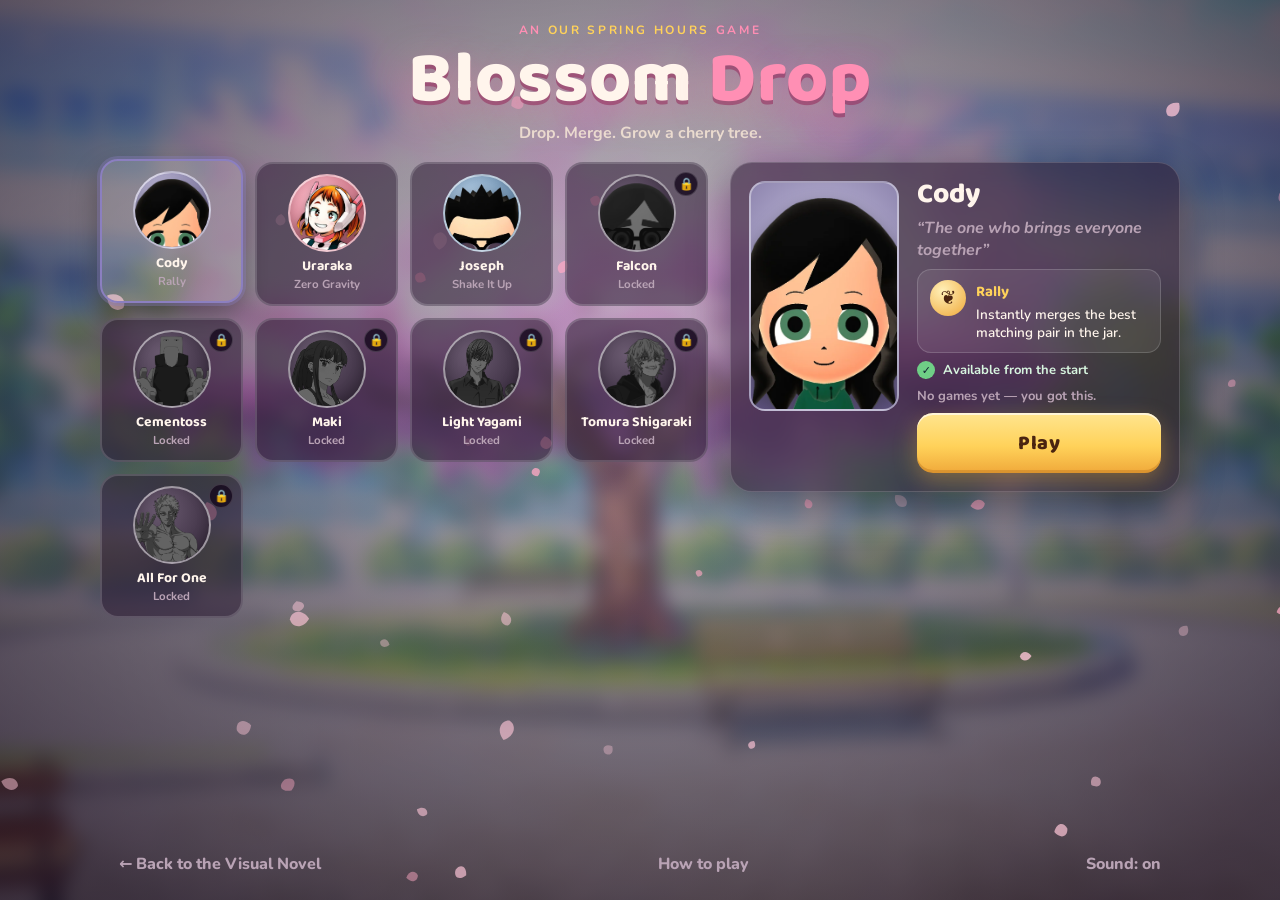
==== blossom/index.html @ a8af78d2 "Add Blossom Drop minigame, title-screen entry, README docs (v1.2.0) Co-Authored-By: Claude Sonnet 5." ====
<!doctype html>
<html lang="en">
<head>
<meta charset="utf-8">
<meta name="viewport" content="width=device-width, initial-scale=1, viewport-fit=cover, user-scalable=no">
<title>Blossom Drop — Our Spring Hours</title>
<meta name="description" content="A physics merge puzzle starring the cast of Our Spring Hours. Drop, merge, grow a cherry tree.">
<link rel="preconnect" href="https://fonts.googleapis.com">
<link rel="preconnect" href="https://fonts.gstatic.com" crossorigin>
<link href="https://fonts.googleapis.com/css2?family=Baloo+2:wght@500;600;700;800&family=Nunito:wght@500;600;700;800&display=swap" rel="stylesheet">
<link rel="stylesheet" href="style.css">
</head>
<body>
<div id="backdrop"><div id="bdA"></div><div id="bdB"></div></div>
<canvas id="petals" aria-hidden="true"></canvas>

<main id="app" data-screen="menu">

  <!-- ============================ MENU ============================ -->
  <section id="menu" class="screen">
    <header class="logo">
      <p class="eyebrow">an <em>Our Spring Hours</em> game</p>
      <h1>Blossom <span>Drop</span></h1>
      <p class="tagline">Drop. Merge. Grow a cherry tree.</p>
    </header>

    <div class="menu-body">
      <div class="picker" id="picker" role="listbox" aria-label="Choose your character"></div>

      <aside class="detail" id="detail">
        <div class="detail-portrait" id="dPortrait"></div>
        <div class="detail-text">
          <h2 id="dName"></h2>
          <p class="dtag" id="dTag"></p>
          <div class="ability">
            <span class="ab-icon" id="dIcon"></span>
            <div><b id="dAbName"></b><p id="dAbDesc"></p></div>
          </div>
          <ul class="conds" id="dConds"></ul>
          <p class="best" id="dBest"></p>
          <button id="playBtn" class="cta"><span>Play</span></button>
        </div>
      </aside>
    </div>

    <footer class="menu-foot">
      <a class="ghost" href="../index.html">&larr; Back to the Visual Novel</a>
      <button class="ghost" id="howBtn" type="button">How to play</button>
      <button class="ghost" id="muteBtn" type="button" aria-label="Toggle sound">Sound: on</button>
    </footer>
  </section>

  <!-- ============================ GAME ============================ -->
  <section id="play" class="screen" hidden>
    <aside class="side left" id="left">
      <div class="who card">
        <div class="who-portrait"><img id="pImg" alt=""><div class="bubble" id="bubble"></div></div>
        <div class="who-name" id="pName"></div>
      </div>
      <button class="ability-btn card" id="abBtn" type="button">
        <span class="ring" id="abRing"><span class="ab-glyph" id="abGlyph"></span></span>
        <span class="ab-txt"><b id="abName"></b><small id="abHint">Charging…</small></span>
        <kbd>Q</kbd>
      </button>
      <div class="mini-actions">
        <button class="icon-btn" id="pauseBtn" type="button" aria-label="Pause">&#10074;&#10074;</button>
      </div>
    </aside>

    <div class="stage" id="stage">
      <div class="topbar">
        <div class="stat"><small>Score</small><b id="mScore">0</b></div>
        <div class="stat next"><small>Next</small><div class="queue" id="mQueue"></div></div>
        <div class="stat"><small>Best</small><b id="mBest">0</b></div>
      </div>
      <canvas id="jar" aria-label="Game board"></canvas>
      <div class="toasts" id="toasts"></div>
      <button class="ability-btn card mobile-ab" id="abBtnM" type="button" aria-label="Use ability"><span class="ring" id="abRingM"><span class="ab-glyph" id="abGlyphM"></span></span><span class="ab-txt"><b id="abNameM"></b><small id="abHintM">Charging</small></span></button>
    </div>

    <aside class="side right" id="right">
      <div class="card score-card">
        <small>Score</small><b id="score">0</b>
        <div class="row"><span>Best <b id="best">0</b></span><span class="chip" id="comboChip">Combo</span></div>
      </div>
      <div class="card next-card"><small>Next up</small><div class="queue" id="queue"></div></div>
      <div class="card chart-card"><small>The chain</small><div class="chart" id="chart"></div></div>
    </aside>
  </section>

  <!-- ============================ OVERLAYS ============================ -->
  <div id="pause" class="overlay" hidden>
    <div class="modal">
      <h2>Paused</h2>
      <button class="cta" id="resumeBtn"><span>Resume</span></button>
      <button class="btn" id="restartBtn">Restart</button>
      <button class="btn" id="quitBtn">Change character</button>
      <button class="btn" id="muteBtn2">Sound: on</button>
    </div>
  </div>

  <div id="over" class="overlay" hidden>
    <div class="modal wide">
      <p class="eyebrow">Jar overflowed</p>
      <h2 id="oTitle">Game over</h2>
      <div class="o-score"><b id="oScore">0</b><span id="oBest"></span></div>
      <div class="o-grid" id="oStats"></div>
      <div class="o-unlocks" id="oUnlocks"></div>
      <div class="o-actions">
        <button class="cta" id="againBtn"><span>Play again</span></button>
        <button class="btn" id="changeBtn">Change character</button>
      </div>
    </div>
  </div>

  <div id="decree" class="overlay" hidden>
    <div class="modal">
      <h2>Decree</h2>
      <p class="muted">Choose your next piece.</p>
      <div class="decree-row" id="decreeRow"></div>
      <button class="btn" id="decreeCancel">Cancel</button>
    </div>
  </div>

  <div id="how" class="overlay" hidden>
    <div class="modal wide">
      <h2>How to play</h2>
      <ul class="howto">
        <li><b>Move</b> your mouse (or drag) to aim, <b>click / tap / Space</b> to drop.</li>
        <li><b>Match two of the same</b> and they merge into the next one in the chain. Chain merges quickly for combo bonuses.</li>
        <li>Don&rsquo;t let the pile stay above the <b>dotted line</b> &mdash; the jar overflows.</li>
        <li>Merges charge your character&rsquo;s <b>ability</b>. Press <kbd>Q</kbd> or tap the ability button when it&rsquo;s full.</li>
        <li>Two <b>Cherry Trees</b> make a Full Bloom for a huge bonus.</li>
        <li>Finish chapters of the visual novel and hit score goals to <b>unlock more characters</b>.</li>
      </ul>
      <div class="chart wide" id="chartHow"></div>
      <button class="cta" id="howClose"><span>Got it</span></button>
    </div>
  </div>
</main>

<script src="vendor/matter.min.js"></script>
<script src="../js/core.js"></script>
<script src="../js/audio.js"></script>
<script src="js/data.js"></script>
<script src="js/art.js"></script>
<script src="js/sfx.js"></script>
<script src="js/game.js"></script>
<script src="js/ui.js"></script>
</body>
</html>
---- blossom/style.css ----
/* ============================================================================
   Blossom Drop — styles. Soft, warm, spring palette over a blurred backdrop.
   ========================================================================== */
:root {
  --plum: #2b1a32; --plum-2: #3b2444; --cream: #fff5ec; --cream-2: #f6e6d6;
  --pink: #ff8fb4; --pink-2: #ff6f9c; --gold: #ffd25a; --gold-2: #f0a93a; --ink: #3a2336; --muted: #b9a3b5;
  --glass: rgba(43, 26, 50, .55); --glass-2: rgba(255, 255, 255, .10); --edge: rgba(255, 255, 255, .16);
  --accent: #ff8fb4;
  --font: "Nunito", "Trebuchet MS", system-ui, -apple-system, "Segoe UI", sans-serif;
  --display: "Baloo 2", "Nunito", "Trebuchet MS", system-ui, sans-serif;
}
* { box-sizing: border-box; -webkit-tap-highlight-color: transparent; }
html, body { margin: 0; height: 100%; background: var(--plum); color: var(--cream); font-family: var(--font); overflow: hidden; touch-action: manipulation; user-select: none; -webkit-user-select: none; }
[hidden] { display: none !important; }
button { font: inherit; color: inherit; cursor: pointer; }
kbd { font: 700 11px var(--font); background: rgba(255, 255, 255, .16); border: 1px solid var(--edge); border-bottom-width: 2px; border-radius: 6px; padding: 1px 6px; }

/* ---------------------------------------------------------------- backdrop */
#backdrop { position: fixed; inset: 0; z-index: 0; background: var(--plum); }
#backdrop > div { position: absolute; inset: -30px; background-size: cover; background-position: center; filter: blur(9px) saturate(1.2) brightness(.95); transition: opacity 900ms ease; opacity: 0; transform: scale(1.04); }
#backdrop > div.on { opacity: 1; }
#backdrop::after { content: ""; position: absolute; inset: 0; background: radial-gradient(ellipse at 50% 40%, rgba(43, 26, 50, 0), rgba(25, 12, 32, .6) 90%), linear-gradient(180deg, rgba(60, 25, 70, .12), rgba(20, 8, 28, .38)); }
#petals { position: fixed; inset: 0; z-index: 1; pointer-events: none; width: 100%; height: 100%; }

#app { position: relative; z-index: 2; height: 100%; }
.screen { position: absolute; inset: 0; }

/* ---------------------------------------------------------------- shared bits */
.card { background: var(--glass); border: 1px solid var(--edge); border-radius: 18px; backdrop-filter: blur(10px); -webkit-backdrop-filter: blur(10px); box-shadow: 0 10px 30px rgba(10, 2, 20, .35), inset 0 1px 0 rgba(255, 255, 255, .12); }
.eyebrow { font: 700 12px var(--font); letter-spacing: .22em; text-transform: uppercase; color: var(--pink); margin: 0 0 6px; }
.eyebrow em { font-style: normal; color: var(--gold); }
.muted { color: var(--muted); }
.cta { position: relative; border: 0; border-radius: 16px; padding: 14px 44px; font: 800 20px var(--display); letter-spacing: .03em; color: #4a2410; background: linear-gradient(180deg, #ffe58f, var(--gold) 55%, var(--gold-2)); box-shadow: 0 8px 22px rgba(240, 169, 58, .38), inset 0 2px 0 rgba(255, 255, 255, .65), inset 0 -3px 0 rgba(150, 80, 10, .25); transition: transform .15s ease, filter .15s ease, box-shadow .15s; }
.cta:hover:not(:disabled) { transform: translateY(-2px); filter: brightness(1.05); box-shadow: 0 12px 28px rgba(240, 169, 58, .5), inset 0 2px 0 rgba(255, 255, 255, .65), inset 0 -3px 0 rgba(150, 80, 10, .25); }
.cta:active:not(:disabled) { transform: translateY(1px); }
.cta:disabled { background: rgba(255, 255, 255, .12); color: rgba(255, 255, 255, .45); box-shadow: none; cursor: not-allowed; }
.btn, .ghost { border: 1px solid var(--edge); background: rgba(255, 255, 255, .10); border-radius: 12px; padding: 10px 18px; font-weight: 800; transition: background .15s, transform .15s; text-decoration: none; color: var(--cream); display: inline-block; }
.btn:hover, .ghost:hover { background: rgba(255, 255, 255, .2); transform: translateY(-1px); }
.ghost { background: transparent; border-color: transparent; color: var(--muted); }
.ghost:hover { color: var(--cream); background: rgba(255, 255, 255, .08); }
.icon-btn { width: 44px; height: 44px; border-radius: 14px; border: 1px solid var(--edge); background: var(--glass); font-size: 14px; letter-spacing: -2px; }
.icon-btn:hover { background: rgba(255, 255, 255, .2); }

/* ---------------------------------------------------------------- menu */
#menu { display: flex; flex-direction: column; align-items: center; padding: 22px 20px 14px; overflow-y: auto; }
.logo { text-align: center; flex: none; }
.logo h1 { font: 800 clamp(40px, 7vw, 72px)/1 var(--display); margin: 0; color: var(--cream); text-shadow: 0 4px 0 rgba(150, 40, 90, .55), 0 10px 40px rgba(255, 120, 170, .45); letter-spacing: .01em; }
.logo h1 span { color: var(--pink); }
.tagline { margin: 6px 0 0; color: var(--cream-2); opacity: .85; font-weight: 700; }
.menu-body { flex: 1; width: min(1080px, 100%); display: grid; grid-template-columns: minmax(0, 1.15fr) minmax(300px, .85fr); gap: 22px; margin-top: 18px; align-items: start; }
.picker { display: grid; grid-template-columns: repeat(auto-fill, minmax(120px, 1fr)); gap: 12px; }
.pick { position: relative; border: 2px solid var(--edge); background: var(--glass); border-radius: 18px; padding: 10px 8px 12px; text-align: center; transition: transform .18s ease, border-color .18s, background .18s, box-shadow .18s; outline: none; }
.pick:hover { transform: translateY(-3px); background: rgba(255, 255, 255, .12); }
.pick.sel { border-color: var(--c, var(--pink)); box-shadow: 0 0 0 3px color-mix(in srgb, var(--c, #ff8fb4) 35%, transparent), 0 12px 28px rgba(0, 0, 0, .35); background: rgba(255, 255, 255, .14); transform: translateY(-3px); }
.pick:focus-visible { border-color: var(--gold); }
.pick .pp { width: 78px; height: 78px; margin: 0 auto 6px; border-radius: 50%; background: radial-gradient(circle at 35% 30%, color-mix(in srgb, var(--c) 45%, #fff), color-mix(in srgb, var(--c) 70%, #000)); display: grid; place-items: end center; overflow: hidden; border: 2px solid rgba(255, 255, 255, .5); box-shadow: inset 0 -6px 12px rgba(0, 0, 0, .18); }
.pick .pp img { width: 112%; height: auto; max-height: 112%; object-fit: contain; object-position: center bottom; transform: translateY(6%); filter: drop-shadow(0 3px 4px rgba(0, 0, 0, .3)); }
.pick b { display: block; font: 700 14px var(--display); line-height: 1.15; }
.pick small { display: block; color: var(--muted); font-size: 11.5px; font-weight: 700; margin-top: 2px; }
.pick.locked .pp img { filter: grayscale(1) brightness(.45) contrast(.9); }
.pick.locked .pp { background: radial-gradient(circle at 35% 30%, #6a5a70, #2e2234); }
.pick .lock { position: absolute; top: 8px; right: 8px; width: 24px; height: 24px; border-radius: 50%; background: rgba(20, 8, 28, .8); display: grid; place-items: center; font-size: 12px; border: 1px solid var(--edge); }
.pick .new { position: absolute; top: -8px; left: 50%; transform: translateX(-50%); background: linear-gradient(180deg, #ffe58f, var(--gold-2)); color: #4a2410; font: 800 10px var(--display); letter-spacing: .1em; padding: 2px 9px; border-radius: 99px; box-shadow: 0 3px 8px rgba(0, 0, 0, .3); animation: bob 1.4s ease-in-out infinite; }
@keyframes bob { 50% { transform: translate(-50%, -3px); } }

.detail { display: flex; gap: 18px; padding: 18px; border-radius: 22px; background: var(--glass); border: 1px solid var(--edge); backdrop-filter: blur(12px); -webkit-backdrop-filter: blur(12px); box-shadow: 0 14px 40px rgba(10, 2, 20, .4); position: sticky; top: 0; }
.detail-portrait { flex: none; width: 150px; height: 230px; border-radius: 16px; background: radial-gradient(circle at 50% 30%, color-mix(in srgb, var(--c, #ff8fb4) 45%, #fff), color-mix(in srgb, var(--c, #ff8fb4) 65%, #1a0e20)); display: grid; place-items: end center; overflow: hidden; border: 2px solid rgba(255, 255, 255, .4); }
.detail-portrait img { width: 118%; max-height: 100%; object-fit: contain; filter: drop-shadow(0 6px 8px rgba(0, 0, 0, .35)); transition: filter .3s; }
.detail-portrait.locked img { filter: grayscale(1) brightness(.35); }
.detail-text { flex: 1; min-width: 0; display: flex; flex-direction: column; gap: 8px; }
.detail h2 { margin: 0; font: 800 28px/1 var(--display); }
.dtag { margin: 0; color: var(--muted); font-weight: 700; font-style: italic; }
.ability { display: flex; gap: 10px; align-items: flex-start; background: rgba(255, 255, 255, .08); border: 1px solid var(--edge); border-radius: 14px; padding: 10px 12px; }
.ability b { font: 700 15px var(--display); color: var(--gold); }
.ability p { margin: 2px 0 0; font-size: 13.5px; line-height: 1.35; font-weight: 600; }
.ab-icon { flex: none; width: 36px; height: 36px; border-radius: 50%; display: grid; place-items: center; font-size: 19px; color: #4a2410; background: radial-gradient(circle at 35% 30%, #fff0b8, var(--gold-2)); }
.conds { list-style: none; margin: 0; padding: 0; display: flex; flex-direction: column; gap: 5px; font-size: 13px; font-weight: 700; }
.conds li { display: flex; gap: 8px; align-items: flex-start; }
.conds .tick { flex: none; width: 18px; height: 18px; border-radius: 50%; display: grid; place-items: center; font-size: 11px; background: rgba(255, 255, 255, .14); }
.conds .ok .tick { background: #6fcf86; color: #123; }
.conds .ok { color: #d7f5df; }
.conds .kind { color: var(--muted); font-size: 11px; text-transform: uppercase; letter-spacing: .1em; margin-left: auto; padding-left: 8px; white-space: nowrap; }
.best { margin: 0; color: var(--muted); font-size: 13px; font-weight: 700; }
.best b { color: var(--cream); }
#playBtn { margin-top: auto; align-self: stretch; }
.menu-foot { flex: none; width: min(1080px, 100%); display: flex; gap: 8px; justify-content: space-between; align-items: center; padding-top: 14px; }

/* ---------------------------------------------------------------- play layout */
#play { display: grid; grid-template-columns: minmax(150px, 230px) auto minmax(150px, 250px); justify-content: center; align-items: center; gap: 26px; padding: 14px; }
.stage { position: relative; height: 100%; max-height: 100dvh; display: flex; flex-direction: column; align-items: center; justify-content: center; min-height: 0; }
.stage .topbar { display: none; }
#jar { height: min(calc(100dvh - 28px), 960px); width: auto; aspect-ratio: 528 / 780; max-width: 100%; display: block; touch-action: none; cursor: crosshair; filter: drop-shadow(0 18px 30px rgba(10, 2, 20, .45)); }
.side { display: flex; flex-direction: column; gap: 14px; align-self: center; }
.who { padding: 14px 14px 10px; text-align: center; }
.who-portrait { position: relative; width: 100%; aspect-ratio: 1 / 1.05; border-radius: 14px; background: radial-gradient(circle at 50% 30%, color-mix(in srgb, var(--c, #ff8fb4) 45%, #fff), color-mix(in srgb, var(--c, #ff8fb4) 65%, #1a0e20)); display: grid; place-items: end center; overflow: hidden; border: 2px solid rgba(255, 255, 255, .4); }
.who-portrait img { width: 108%; max-height: 108%; object-fit: contain; object-position: bottom; transform-origin: 50% 100%; filter: drop-shadow(0 6px 8px rgba(0, 0, 0, .35)); }
.who-portrait img.hop { animation: hop .45s cubic-bezier(.3, 1.6, .5, 1); }
@keyframes hop { 0% { transform: scale(1, 1); } 30% { transform: scale(1.08, .92); } 55% { transform: translateY(-8%) scale(.96, 1.06); } 100% { transform: scale(1, 1); } }
.who-name { margin-top: 8px; font: 800 20px var(--display); }
.bubble { position: absolute; left: 6px; right: 6px; top: 6px; background: var(--cream); color: var(--ink); border-radius: 12px; padding: 6px 10px; font: 800 13px/1.25 var(--font); opacity: 0; transform: translateY(-6px) scale(.96); transition: opacity .25s, transform .25s; pointer-events: none; text-align: left; box-shadow: 0 4px 12px rgba(0, 0, 0, .3); }
.bubble.on { opacity: 1; transform: none; }
.ability-btn { display: flex; align-items: center; gap: 12px; padding: 12px 14px; text-align: left; width: 100%; transition: transform .15s, box-shadow .2s, border-color .2s; }
.ability-btn:hover:not(:disabled) { transform: translateY(-2px); }
.ability-btn .ab-txt { display: flex; flex-direction: column; min-width: 0; flex: 1; }
.ability-btn b { font: 800 16px var(--display); line-height: 1.1; }
.ability-btn small { color: var(--muted); font-weight: 700; font-size: 12px; }
.ability-btn kbd { flex: none; }
.ring { position: relative; flex: none; width: 52px; height: 52px; border-radius: 50%; display: grid; place-items: center; --p: 0; background: conic-gradient(var(--gold) calc(var(--p) * 1%), rgba(255, 255, 255, .14) 0); }
.ring::before { content: ""; position: absolute; inset: 5px; border-radius: 50%; background: #2b1a32; }
.ring .ab-glyph { position: relative; font-size: 22px; color: var(--muted); transition: color .2s, transform .2s; }
.ability-btn.ready { border-color: var(--gold); box-shadow: 0 0 0 2px rgba(255, 210, 90, .4), 0 0 28px rgba(255, 210, 90, .4); animation: readyPulse 1.2s ease-in-out infinite; }
.ability-btn.ready .ab-glyph { color: var(--gold); transform: scale(1.15); }
.ability-btn.ready small { color: var(--gold); }
.ability-btn.active { border-color: var(--accent); }
@keyframes readyPulse { 50% { box-shadow: 0 0 0 4px rgba(255, 210, 90, .3), 0 0 40px rgba(255, 210, 90, .55); } }
.mini-actions { display: flex; gap: 8px; }
.mobile-ab { display: none; }

.score-card { padding: 14px 16px; }
.score-card small, .next-card small, .chart-card small { font: 800 11px var(--font); letter-spacing: .18em; text-transform: uppercase; color: var(--muted); display: block; }
.score-card > b { display: block; font: 800 42px/1.05 var(--display); text-shadow: 0 3px 0 rgba(150, 40, 90, .45); font-variant-numeric: tabular-nums; }
.score-card .row { display: flex; justify-content: space-between; align-items: center; margin-top: 4px; font-weight: 700; font-size: 13px; color: var(--muted); }
.score-card .row b { color: var(--cream); }
.chip { background: linear-gradient(180deg, #ffe58f, var(--gold-2)); color: #4a2410; font: 800 12px var(--display); padding: 3px 10px; border-radius: 99px; opacity: 0; transform: scale(.8); transition: opacity .2s, transform .2s; }
.chip.on { opacity: 1; transform: scale(1); }
.next-card { padding: 12px 14px; }
.queue { display: flex; gap: 8px; align-items: flex-end; margin-top: 8px; min-height: 52px; }
.queue canvas { width: 50px; height: 50px; border-radius: 50%; }
.queue canvas:first-child { width: 58px; height: 58px; filter: drop-shadow(0 0 8px rgba(255, 255, 255, .4)); }
.queue canvas:not(:first-child) { opacity: .7; width: 38px; height: 38px; }
.chart-card { padding: 12px 14px 14px; }
.chart { position: relative; width: 100%; aspect-ratio: 1; margin-top: 6px; }
.chart .ci { position: absolute; width: 18%; aspect-ratio: 1; transform: translate(-50%, -50%); border-radius: 50%; opacity: .38; filter: grayscale(.5); transition: opacity .3s, transform .3s, filter .3s; }
.chart .ci.got { opacity: 1; filter: none; }
.chart .ci.top { transform: translate(-50%, -50%) scale(1.25); filter: drop-shadow(0 0 8px rgba(255, 220, 120, .8)); }
.chart .ci canvas { width: 100%; height: 100%; display: block; border-radius: 50%; }
.chart svg { position: absolute; inset: 0; width: 100%; height: 100%; pointer-events: none; }
.chart.wide { width: min(330px, 80%); margin: 6px auto 14px; }

/* ---------------------------------------------------------------- toasts */
.toasts { position: absolute; left: 0; right: 0; top: 17%; display: flex; flex-direction: column; align-items: center; gap: 8px; pointer-events: none; z-index: 5; }
.toast { font: 800 24px var(--display); color: #fff; padding: 6px 18px; border-radius: 99px; background: linear-gradient(180deg, var(--pink), var(--pink-2)); box-shadow: 0 8px 24px rgba(255, 80, 140, .45), inset 0 2px 0 rgba(255, 255, 255, .4); animation: toastIn 1.5s ease forwards; text-shadow: 0 2px 0 rgba(120, 20, 70, .5); }
.toast.info { background: linear-gradient(180deg, #8fb7cf, #5f87a3); box-shadow: 0 8px 24px rgba(60, 100, 140, .5); font-size: 18px; }
.toast.combo { background: linear-gradient(180deg, #ffe58f, var(--gold-2)); color: #4a2410; text-shadow: none; box-shadow: 0 8px 24px rgba(240, 169, 58, .5), inset 0 2px 0 rgba(255, 255, 255, .6); }
@keyframes toastIn { 0% { opacity: 0; transform: translateY(14px) scale(.8); } 14% { opacity: 1; transform: translateY(0) scale(1.08); } 24% { transform: scale(1); } 80% { opacity: 1; } 100% { opacity: 0; transform: translateY(-18px); } }

/* ---------------------------------------------------------------- overlays */
.overlay { position: absolute; inset: 0; z-index: 20; display: grid; place-items: center; background: rgba(20, 8, 28, .62); backdrop-filter: blur(6px); -webkit-backdrop-filter: blur(6px); animation: fade .25s ease; padding: 16px; overflow-y: auto; }
@keyframes fade { from { opacity: 0; } }
.modal { width: min(380px, 100%); padding: 26px 24px; border-radius: 24px; text-align: center; background: linear-gradient(180deg, rgba(70, 40, 80, .92), rgba(43, 26, 50, .96)); border: 1px solid var(--edge); box-shadow: 0 24px 60px rgba(0, 0, 0, .5), inset 0 1px 0 rgba(255, 255, 255, .15); display: flex; flex-direction: column; gap: 12px; animation: pop .35s cubic-bezier(.3, 1.4, .5, 1); }
.modal.wide { width: min(520px, 100%); }
@keyframes pop { from { transform: scale(.88); opacity: 0; } }
.modal h2 { margin: 0; font: 800 34px/1.05 var(--display); }
.o-score { display: flex; flex-direction: column; align-items: center; }
.o-score b { font: 800 58px/1 var(--display); color: var(--gold); text-shadow: 0 4px 0 rgba(150, 80, 10, .5); font-variant-numeric: tabular-nums; }
.o-score span { font-weight: 800; color: var(--muted); }
.o-score span.new { color: var(--pink); animation: bob2 1s ease-in-out infinite; }
@keyframes bob2 { 50% { transform: scale(1.1); } }
.o-grid { display: grid; grid-template-columns: repeat(3, 1fr); gap: 8px; }
.o-grid div { background: rgba(255, 255, 255, .08); border: 1px solid var(--edge); border-radius: 12px; padding: 8px 4px; }
.o-grid b { display: block; font: 800 20px var(--display); }
.o-grid small { color: var(--muted); font-weight: 700; font-size: 11.5px; }
.o-unlocks { display: flex; flex-direction: column; gap: 8px; }
.unlock-card { display: flex; align-items: center; gap: 12px; padding: 10px 12px; border-radius: 16px; text-align: left; background: linear-gradient(90deg, rgba(255, 210, 90, .25), rgba(255, 143, 180, .2)); border: 1px solid rgba(255, 210, 90, .6); animation: pop .5s cubic-bezier(.3, 1.4, .5, 1) both; }
.unlock-card img { width: 48px; height: 48px; object-fit: contain; border-radius: 50%; background: rgba(255, 255, 255, .15); }
.unlock-card b { display: block; font: 800 16px var(--display); }
.unlock-card small { color: var(--cream-2); font-weight: 700; }
.o-actions { display: flex; flex-direction: column; gap: 8px; }
.decree-row { display: flex; gap: 10px; justify-content: center; flex-wrap: wrap; }
.decree-row button { background: rgba(255, 255, 255, .1); border: 2px solid var(--edge); border-radius: 18px; padding: 8px; transition: transform .15s, border-color .15s; }
.decree-row button:hover { transform: translateY(-3px) scale(1.05); border-color: var(--gold); }
.decree-row canvas { width: 60px; height: 60px; display: block; }
.howto { text-align: left; margin: 0; padding-left: 20px; display: flex; flex-direction: column; gap: 8px; font-weight: 600; font-size: 14.5px; line-height: 1.4; }

/* ---------------------------------------------------------------- responsive */
@media (max-width: 980px) {
  .menu-body { grid-template-columns: 1fr; }
  .detail { position: static; order: -1; }
  .detail-portrait { width: 110px; height: 170px; }
  #play { grid-template-columns: 1fr; grid-template-rows: auto 1fr auto; padding: 8px; gap: 6px; align-content: stretch; }
  #left, #right { display: none; }
  .stage { justify-content: flex-start; }
  .stage .topbar { display: flex; width: 100%; max-width: 520px; justify-content: space-between; align-items: center; gap: 8px; padding: 4px 6px 6px; }
  .topbar .stat { background: var(--glass); border: 1px solid var(--edge); border-radius: 14px; padding: 4px 12px; min-width: 84px; text-align: center; backdrop-filter: blur(8px); }
  .topbar small { display: block; font: 800 9.5px var(--font); letter-spacing: .16em; text-transform: uppercase; color: var(--muted); }
  .topbar b { font: 800 22px/1.1 var(--display); font-variant-numeric: tabular-nums; }
  .topbar .next { display: flex; flex-direction: column; align-items: center; }
  .topbar .next .queue { margin-top: 2px; min-height: 0; }
  .topbar .queue canvas { width: 34px; height: 34px; }
  .topbar .queue canvas:first-child { width: 40px; height: 40px; }
  .topbar .queue canvas:not(:first-child) { width: 26px; height: 26px; }
  #jar { height: auto; width: min(100%, calc((100dvh - 150px) * 528 / 780)); }
  .mobile-ab { display: flex; position: static; width: min(100%, 360px); margin-top: 10px; padding: 8px 14px; z-index: 6; }
  .mobile-ab .ring { width: 50px; height: 50px; }
  .toasts { top: 22%; }
  .toast { font-size: 19px; }
}
@media (max-width: 560px) {
  .pick .pp { width: 62px; height: 62px; }
  .picker { grid-template-columns: repeat(3, 1fr); gap: 8px; }
  .detail { flex-direction: column; align-items: center; text-align: center; }
  .detail-portrait { width: 120px; height: 150px; }
  .ability { text-align: left; }
  .menu-foot { flex-wrap: wrap; justify-content: center; }
}
@media (prefers-reduced-motion: reduce) { * { animation-duration: .01ms !important; transition-duration: .01ms !important; } }
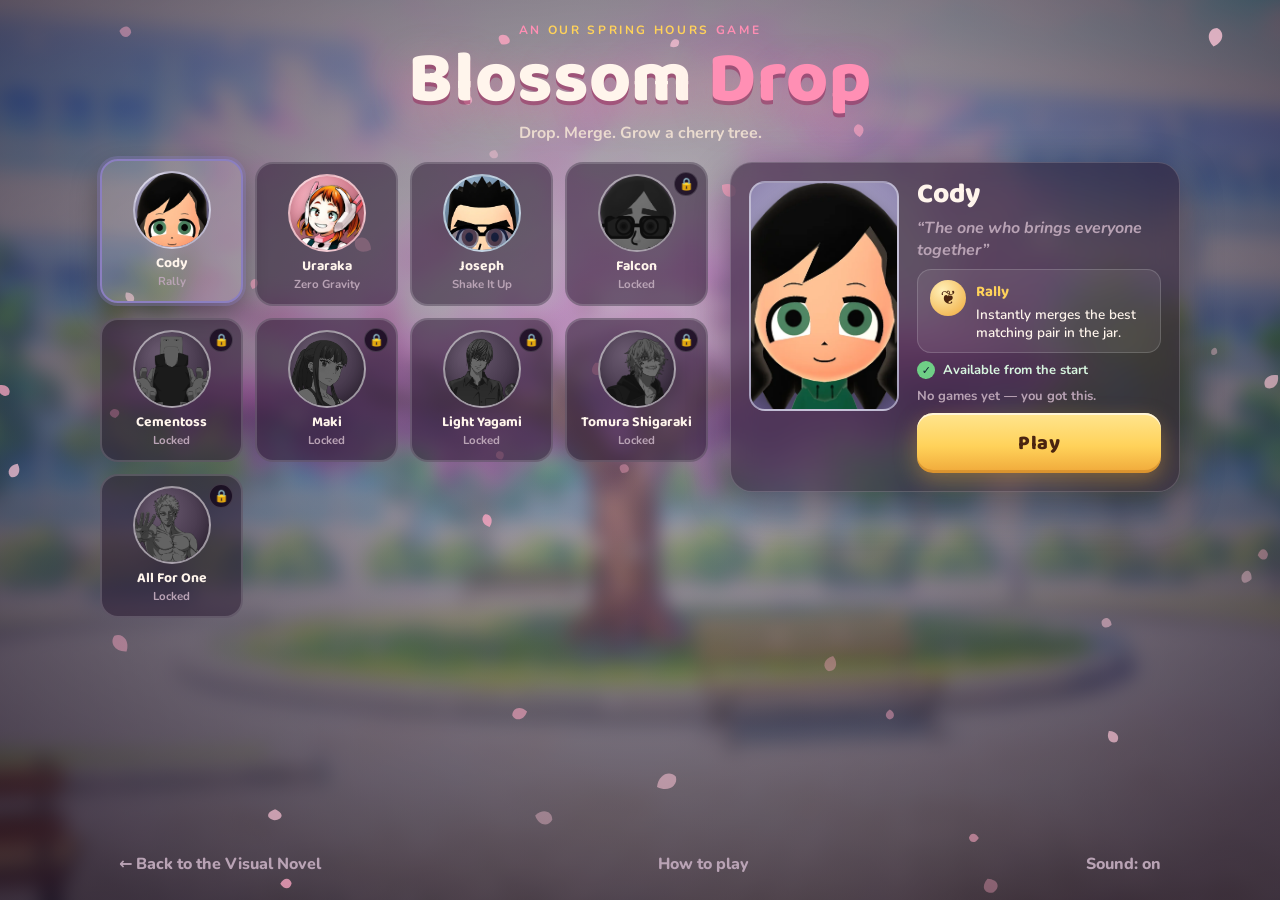
==== commit d34d8c31: "Cleaner URLs for Blossom Drop links when hosted Co-Authored-By: Claude Sonnet 5.5 <noreply@anthropic" ====
--- a/blossom/index.html
+++ b/blossom/index.html
@@ -44,7 +44,7 @@
     </div>
 
     <footer class="menu-foot">
-      <a class="ghost" href="../index.html">&larr; Back to the Visual Novel</a>
+      <a class="ghost" id="backLink" href="../index.html">&larr; Back to the Visual Novel</a>
       <button class="ghost" id="howBtn" type="button">How to play</button>
       <button class="ghost" id="muteBtn" type="button" aria-label="Toggle sound">Sound: on</button>
     </footer>
@@ -147,5 +147,6 @@
 <script src="js/sfx.js"></script>
 <script src="js/game.js"></script>
 <script src="js/ui.js"></script>
+<script>if (location.protocol !== "file:") document.getElementById("backLink").href = "../";</script>
 </body>
 </html>
--- a/blossom/style.css
+++ b/blossom/style.css
@@ -204,3 +204,8 @@
   .menu-foot { flex-wrap: wrap; justify-content: center; }
 }
 @media (prefers-reduced-motion: reduce) { * { animation-duration: .01ms !important; transition-duration: .01ms !important; } }
+
+/* Mii-style face busts fill their frames instead of being cropped by the full-body scaling */
+.pick .pp img.face { width: 100%; height: 100%; max-height: none; object-fit: cover; object-position: 50% 30%; transform: none; }
+.detail-portrait img.face { width: 100%; height: 100%; max-height: none; object-fit: cover; object-position: 50% 28%; }
+.who-portrait img.face { width: 100%; height: 100%; max-height: none; object-fit: contain; object-position: 50% 100%; }
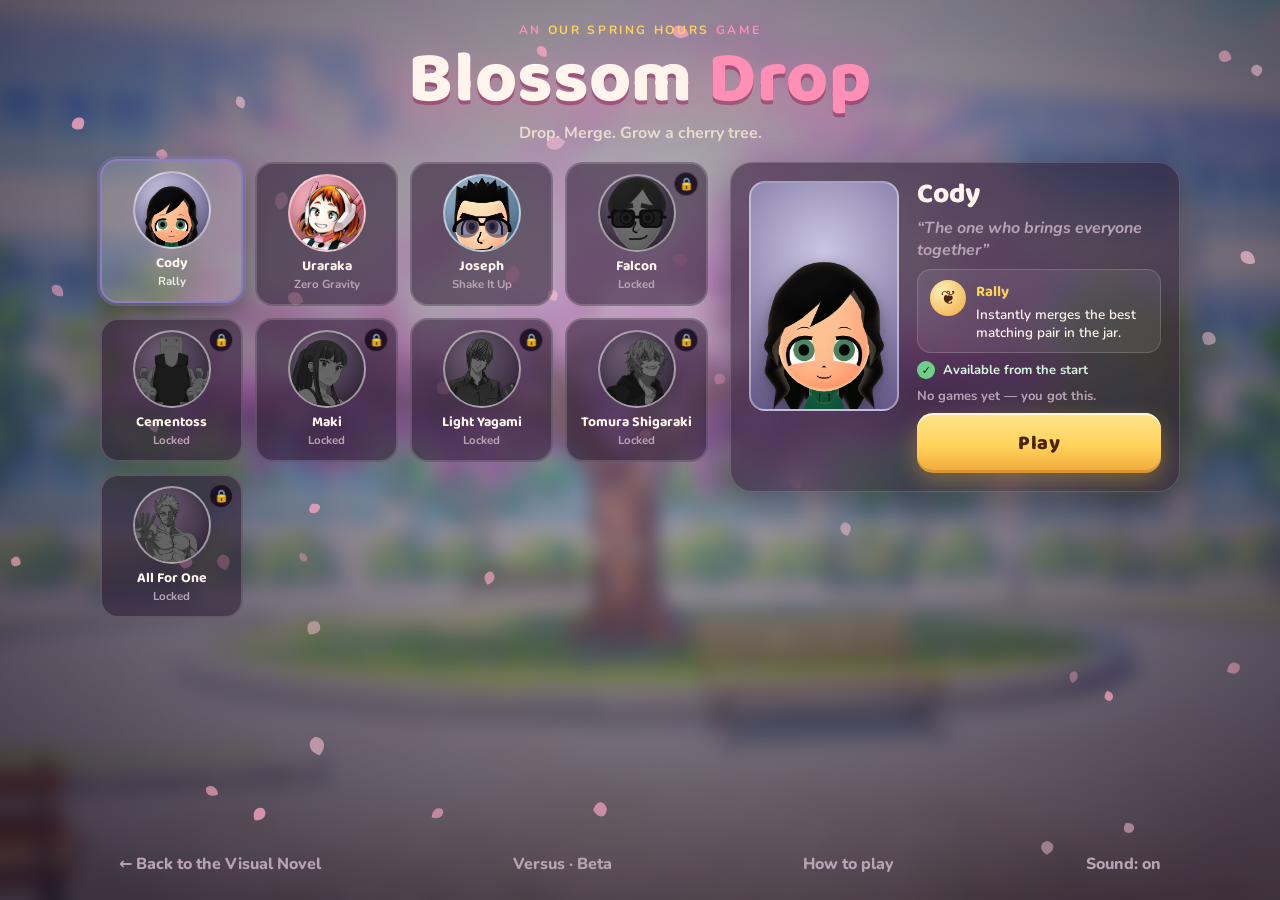
==== commit b00bb9e0: "Blossom Drop Versus (beta): peer-to-peer 2-player mode with names, stones, mirror jar (v1.3.0) Co-Au" ====
--- a/blossom/index.html
+++ b/blossom/index.html
@@ -45,6 +45,7 @@
 
     <footer class="menu-foot">
       <a class="ghost" id="backLink" href="../index.html">&larr; Back to the Visual Novel</a>
+      <a class="ghost" id="vsLink" href="multiplayer.html">Versus &middot; Beta</a>
       <button class="ghost" id="howBtn" type="button">How to play</button>
       <button class="ghost" id="muteBtn" type="button" aria-label="Toggle sound">Sound: on</button>
     </footer>
@@ -147,6 +148,6 @@
 <script src="js/sfx.js"></script>
 <script src="js/game.js"></script>
 <script src="js/ui.js"></script>
-<script>if (location.protocol !== "file:") document.getElementById("backLink").href = "../";</script>
+<script>if (location.protocol !== "file:") document.getElementById("backLink").href = "../"; document.getElementById("vsLink").href = "multiplayer";</script>
 </body>
 </html>
--- a/blossom/style.css
+++ b/blossom/style.css
@@ -205,7 +205,12 @@
 }
 @media (prefers-reduced-motion: reduce) { * { animation-duration: .01ms !important; transition-duration: .01ms !important; } }
 
-/* Mii-style face busts fill their frames instead of being cropped by the full-body scaling */
-.pick .pp img.face { width: 100%; height: 100%; max-height: none; object-fit: cover; object-position: 50% 30%; transform: none; }
-.detail-portrait img.face { width: 100%; height: 100%; max-height: none; object-fit: cover; object-position: 50% 28%; }
-.who-portrait img.face { width: 100%; height: 100%; max-height: none; object-fit: contain; object-position: 50% 100%; }
+/* Mii-style busts: contained with breathing room so the whole head is visible */
+.pick .pp img.face { width: 84%; height: 84%; max-height: none; object-fit: contain; object-position: 50% 100%; transform: translateY(2%); }
+.detail-portrait img.face { width: 82%; height: 82%; max-height: none; object-fit: contain; object-position: 50% 100%; }
+.who-portrait img.face { position: absolute; left: 6%; right: 6%; bottom: 0; top: 14%; width: 88%; height: 86%; max-height: none; object-fit: contain; object-position: 50% 100%; }
+.pick.sel small, .pick:hover small { color: rgba(255, 255, 255, .85); }
+
+/* nudge Joseph & Falcon up (scale from the top so the bust's bottom edge stays covered) */
+.detail-portrait img.face[data-ch="joseph"], .detail-portrait img.face[data-ch="falcon"] { transform-origin: 50% 0; transform: translateY(-2%) scale(1.04); }
+.pick .pp img.face[data-ch="joseph"], .pick .pp img.face[data-ch="falcon"] { transform: translateY(-10%) scale(1.14); }
